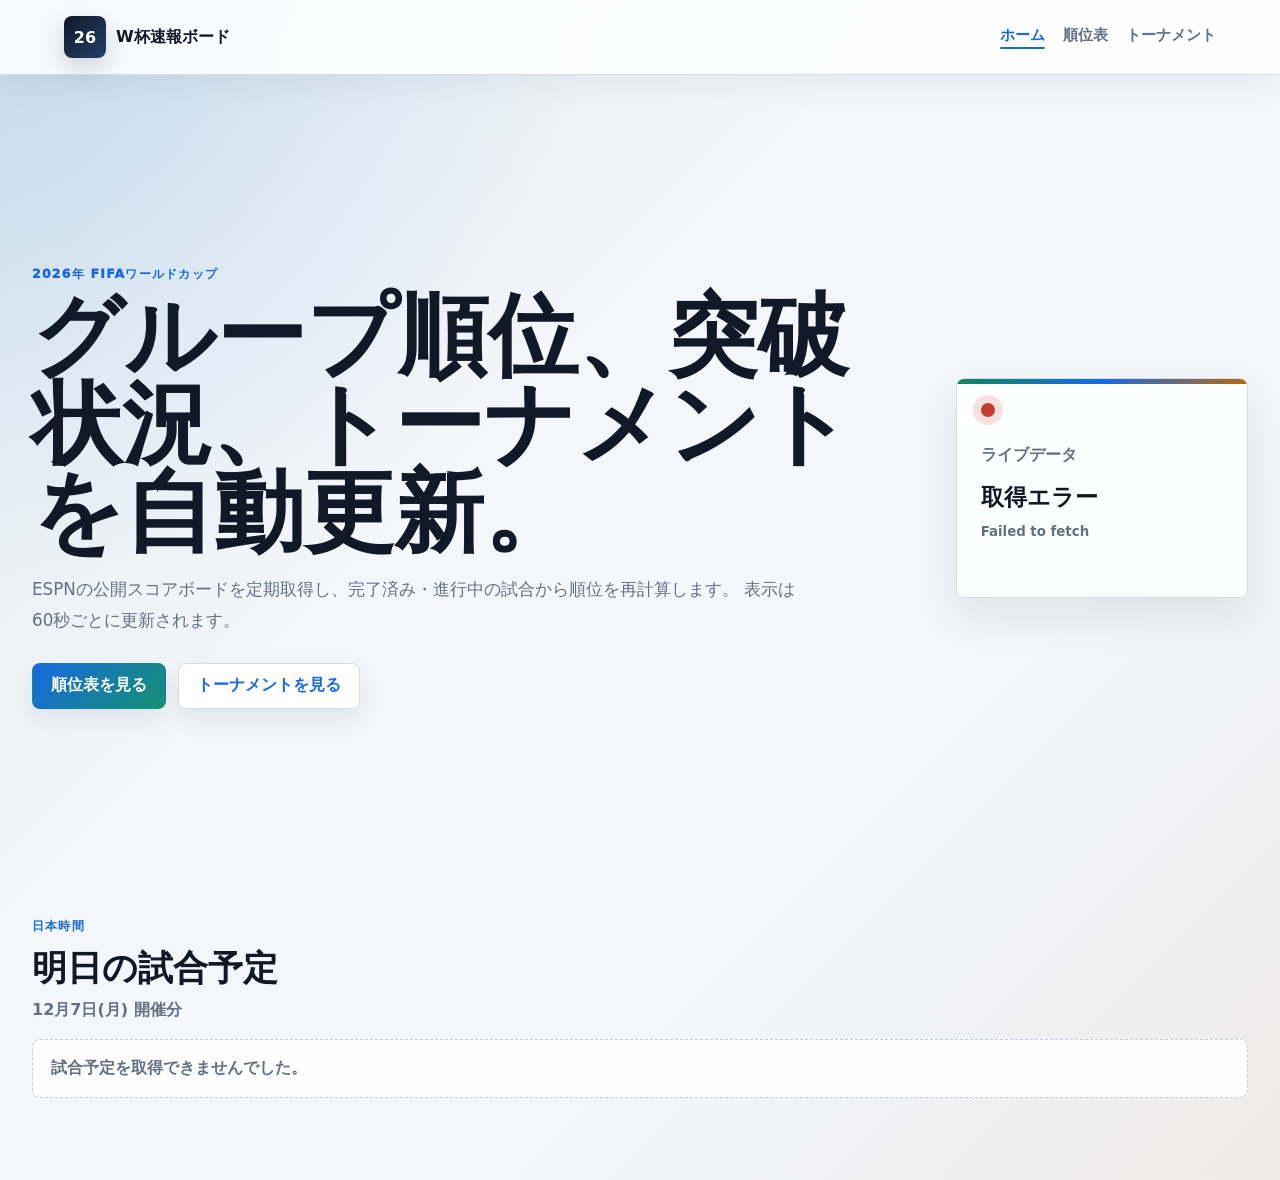
==== codex/index.html @ 1b8c46d0 "Add files via upload" ====
<!doctype html>
<html lang="ja">
  <head>
    <meta charset="utf-8">
    <meta name="viewport" content="width=device-width, initial-scale=1">
    <title>2026年ワールドカップ速報ボード</title>
    <link rel="stylesheet" href="css/style.css">
  </head>
  <body data-page="home">
    <header class="site-header">
      <a class="brand" href="index.html">
        <span class="brand-mark">26</span>
        <span>W杯速報ボード</span>
      </a>
      <nav class="nav" aria-label="メインナビゲーション">
        <a aria-current="page" href="index.html">ホーム</a>
        <a href="standings.html">順位表</a>
        <a href="bracket.html">トーナメント</a>
      </nav>
    </header>

    <main>
      <section class="hero">
        <div>
          <p class="eyebrow">2026年 FIFAワールドカップ</p>
          <h1>グループ順位、突破状況、トーナメントを自動更新。</h1>
          <p class="hero-text">
            ESPNの公開スコアボードを定期取得し、完了済み・進行中の試合から順位を再計算します。
            表示は60秒ごとに更新されます。
          </p>
          <div class="hero-actions">
            <a class="button primary" href="standings.html">順位表を見る</a>
            <a class="button ghost" href="bracket.html">トーナメントを見る</a>
          </div>
        </div>
        <aside class="status-card">
          <span class="status-dot" id="statusDot"></span>
          <p class="status-label">ライブデータ</p>
          <strong id="lastUpdated">読み込み中</strong>
          <small id="dataSource">ESPNスコアボード</small>
        </aside>
      </section>

      <section class="section tomorrow-section">
        <div class="section-heading">
          <p class="eyebrow">日本時間</p>
          <h2>明日の試合予定</h2>
          <p id="tomorrowDateLabel">読み込み中</p>
        </div>
        <div id="tomorrowSchedule" class="schedule-list" aria-live="polite"></div>
      </section>

    </main>

    <script src="data/app.js"></script>
  </body>
</html>
---- codex/css/style.css ----
:root {
  color-scheme: light;
  --bg: #f3f6fb;
  --ink: #111827;
  --muted: #647084;
  --panel: #ffffff;
  --line: #d7deea;
  --line-strong: #bfcbda;
  --accent: #1769e0;
  --accent-dark: #0d47a1;
  --good: #14845b;
  --good-soft: #e8f7ef;
  --warn: #b76a12;
  --warn-soft: #fff4de;
  --bad: #c43d31;
  --bad-soft: #ffebe8;
  --seed: #6053c7;
  --seed-soft: #f0efff;
  --shadow: 0 18px 44px rgba(17, 24, 39, 0.09);
  --shadow-lift: 0 24px 58px rgba(17, 24, 39, 0.14);
  font-family: Inter, ui-sans-serif, system-ui, -apple-system, BlinkMacSystemFont, "Segoe UI", sans-serif;
  background: var(--bg);
  color: var(--ink);
}

* {
  box-sizing: border-box;
}

body {
  min-width: 320px;
  margin: 0;
  background:
    radial-gradient(circle at top left, rgba(23, 105, 224, 0.14), transparent 34%),
    linear-gradient(135deg, rgba(20, 132, 91, 0.09), transparent 38%),
    linear-gradient(315deg, rgba(183, 106, 18, 0.08), transparent 32%),
    var(--bg);
}

a {
  color: inherit;
  text-decoration: none;
}

button {
  font: inherit;
}

.site-header {
  position: sticky;
  top: 0;
  z-index: 10;
  display: flex;
  align-items: center;
  justify-content: space-between;
  gap: 24px;
  padding: 16px clamp(18px, 5vw, 68px);
  background: rgba(255, 255, 255, 0.86);
  border-bottom: 1px solid var(--line);
  box-shadow: 0 10px 34px rgba(17, 24, 39, 0.05);
  backdrop-filter: blur(18px);
}

.brand,
.nav,
.hero-actions,
.panel-head,
.team-cell,
.match-row,
.source-row {
  display: flex;
  align-items: center;
}

.brand {
  gap: 10px;
  font-weight: 900;
  transition: transform 180ms ease;
}

.brand:hover {
  transform: translateY(-1px);
}

.brand-mark {
  display: grid;
  width: 42px;
  height: 42px;
  place-items: center;
  color: #ffffff;
  background: linear-gradient(135deg, var(--ink), #24406a);
  border-radius: 8px;
  box-shadow: 0 10px 24px rgba(17, 24, 39, 0.18);
}

.nav {
  gap: 18px;
  color: var(--muted);
  font-size: 0.94rem;
  font-weight: 800;
}

.nav a[aria-current="page"] {
  color: var(--accent);
}

.nav a {
  position: relative;
  padding-bottom: 4px;
  transition: color 160ms ease;
}

.nav a::after {
  position: absolute;
  right: 0;
  bottom: 0;
  left: 0;
  height: 2px;
  background: var(--accent);
  border-radius: 999px;
  content: "";
  transform: scaleX(0);
  transform-origin: left;
  transition: transform 180ms ease;
}

.nav a:hover,
.nav a[aria-current="page"] {
  color: var(--accent);
}

.nav a:hover::after,
.nav a[aria-current="page"]::after {
  transform: scaleX(1);
}

main {
  width: min(100% - clamp(28px, 5vw, 72px), 1680px);
  margin: 0 auto;
}

.hero {
  display: grid;
  grid-template-columns: minmax(0, 1fr) minmax(260px, 0.34fr);
  gap: clamp(24px, 5vw, 70px);
  align-items: center;
  min-height: calc(100vh - 75px);
  padding: 56px 0;
  animation: page-enter 420ms ease both;
}

.page-title,
.section {
  padding: 56px 0 28px;
  animation: page-enter 420ms ease both;
}

.eyebrow {
  margin: 0 0 10px;
  color: var(--accent);
  font-size: 0.78rem;
  font-weight: 950;
  letter-spacing: 0.1em;
  text-transform: uppercase;
}

h1,
h2,
h3,
p {
  margin-top: 0;
}

h1 {
  max-width: 940px;
  margin-bottom: 18px;
  font-size: clamp(2.5rem, 7vw, 5.7rem);
  line-height: 0.98;
  letter-spacing: 0;
}

h2 {
  margin-bottom: 0;
  font-size: clamp(1.35rem, 3vw, 2.2rem);
  letter-spacing: 0;
}

.hero-text,
.page-title p {
  max-width: 780px;
  color: var(--muted);
  font-size: 1.05rem;
  line-height: 1.8;
}

.hero-actions {
  flex-wrap: wrap;
  gap: 12px;
  margin-top: 28px;
}

.button {
  display: inline-flex;
  min-height: 46px;
  align-items: center;
  justify-content: center;
  padding: 0 18px;
  border: 1px solid transparent;
  border-radius: 8px;
  font-weight: 900;
  box-shadow: 0 10px 24px rgba(17, 24, 39, 0.08);
  transition:
    background 180ms ease,
    border-color 180ms ease,
    box-shadow 180ms ease,
    color 180ms ease,
    transform 180ms ease;
}

.button:hover {
  box-shadow: var(--shadow-lift);
  transform: translateY(-2px);
}

.button.primary {
  color: #ffffff;
  background: linear-gradient(135deg, var(--accent), #159170);
}

.button.ghost {
  color: var(--accent);
  background: #ffffff;
  border-color: var(--line);
}

.status-card,
.panel,
.group-card {
  background: rgba(255, 255, 255, 0.92);
  border: 1px solid var(--line);
  border-radius: 8px;
  box-shadow: var(--shadow);
}

.status-card {
  position: relative;
  overflow: hidden;
  min-height: 220px;
  padding: 24px;
}

.status-card::before {
  position: absolute;
  inset: 0 0 auto;
  height: 5px;
  background: linear-gradient(90deg, var(--good), var(--accent), var(--warn));
  content: "";
}

.status-dot {
  display: block;
  width: 14px;
  height: 14px;
  margin-bottom: 28px;
  background: var(--warn);
  border-radius: 999px;
  box-shadow: 0 0 0 8px rgba(183, 121, 31, 0.15);
}

.status-dot.ok {
  background: var(--good);
  box-shadow: 0 0 0 8px rgba(22, 130, 83, 0.15);
  animation: live-pulse 1.8s ease-in-out infinite;
}

.status-dot.error {
  background: var(--bad);
  box-shadow: 0 0 0 8px rgba(192, 54, 44, 0.15);
}

.status-label,
.status-card small,
.panel-head span {
  color: var(--muted);
  font-weight: 800;
}

.status-card strong {
  display: block;
  margin-bottom: 8px;
  font-size: 1.45rem;
}

.ticker {
  display: grid;
  gap: 12px;
}

.match-row {
  justify-content: space-between;
  gap: 16px;
  padding: 14px 16px;
  background: var(--panel);
  border: 1px solid var(--line);
  border-radius: 8px;
}

.match-teams {
  display: grid;
  gap: 4px;
  font-weight: 900;
}

.match-meta {
  color: var(--muted);
  font-size: 0.9rem;
}

.score {
  min-width: 78px;
  padding: 8px 10px;
  color: #ffffff;
  background: var(--ink);
  border-radius: 8px;
  font-weight: 950;
  text-align: center;
}

.dashboard-grid {
  display: grid;
  grid-template-columns: 1fr 1fr;
  gap: 18px;
  align-items: start;
  padding-bottom: 54px;
}

.panel {
  padding: 20px;
}

.panel-head {
  justify-content: space-between;
  gap: 16px;
  margin-bottom: 16px;
}

.panel-head a {
  color: var(--accent);
  font-weight: 900;
}

.qualified-list,
.mini-table {
  display: grid;
  gap: 10px;
}

.pill-row {
  display: flex;
  align-items: center;
  justify-content: space-between;
  gap: 12px;
  padding: 10px 12px;
  background: #f8fafc;
  border: 1px solid var(--line);
  border-radius: 8px;
}

.pill-row strong {
  overflow: hidden;
  text-overflow: ellipsis;
  white-space: nowrap;
}

.tag {
  flex: 0 0 auto;
  padding: 4px 8px;
  color: #ffffff;
  background: var(--good);
  border-radius: 999px;
  font-size: 0.75rem;
  font-weight: 950;
}

.tag.wait {
  background: var(--warn);
}

.standings-grid {
  display: grid;
  grid-template-columns: repeat(auto-fit, minmax(min(100%, 560px), 1fr));
  gap: 18px;
  padding-bottom: 34px;
}

.group-card {
  overflow-x: auto;
  overflow-y: hidden;
  transition:
    border-color 180ms ease,
    box-shadow 180ms ease,
    transform 180ms ease;
}

.group-card:hover {
  border-color: var(--line-strong);
  box-shadow: var(--shadow-lift);
  transform: translateY(-2px);
}

.group-card h2 {
  padding: 16px 18px;
  background:
    linear-gradient(135deg, rgba(255, 255, 255, 0.08), transparent 38%),
    var(--ink);
  color: #ffffff;
  font-size: 1.2rem;
}

table {
  width: 100%;
  border-collapse: collapse;
}

th,
td {
  padding: 10px 8px;
  border-bottom: 1px solid var(--line);
  text-align: center;
}

th,
td:not(:first-child) {
  white-space: nowrap;
}

th:first-child,
td:first-child {
  text-align: left;
}

th {
  color: var(--muted);
  font-size: 0.76rem;
  text-transform: uppercase;
}

tbody tr {
  position: relative;
  transition:
    background 160ms ease,
    box-shadow 160ms ease;
}

tbody tr:hover {
  background: #f7fbff;
  box-shadow: inset 4px 0 0 var(--accent);
}

tr.qualify {
  background: var(--good-soft);
  box-shadow: inset 4px 0 0 var(--good);
}

tr.third {
  background: var(--warn-soft);
  box-shadow: inset 4px 0 0 var(--warn);
}

tr.rank-1 td:last-child strong,
tr.rank-2 td:last-child strong {
  display: inline-grid;
  min-width: 34px;
  min-height: 28px;
  place-items: center;
  color: #ffffff;
  background: var(--good);
  border-radius: 999px;
}

tr.rank-3 td:last-child strong {
  display: inline-grid;
  min-width: 34px;
  min-height: 28px;
  place-items: center;
  color: #ffffff;
  background: var(--warn);
  border-radius: 999px;
}

.team-cell {
  gap: 8px;
  min-width: 0;
  max-width: none;
  font-weight: 900;
}

.team-cell img {
  flex: 0 0 auto;
  width: 24px;
  height: 24px;
  object-fit: contain;
}

.team-cell span {
  min-width: 0;
  overflow-wrap: anywhere;
  white-space: normal;
  word-break: keep-all;
}

.wide-table {
  overflow-x: auto;
  background: var(--panel);
  border: 1px solid var(--line);
  border-radius: 8px;
}

.group-focus {
  scroll-margin-top: 96px;
  padding: 0 0 34px;
}

.group-focus-grid {
  display: grid;
  grid-template-columns: repeat(auto-fit, minmax(min(100%, 420px), 1fr));
  gap: 18px;
}

.group-focus-panel {
  min-width: 0;
  padding: 18px;
  background: rgba(255, 255, 255, 0.94);
  border: 1px solid var(--line);
  border-radius: 8px;
  box-shadow: var(--shadow);
}

.group-focus-panel h3 {
  margin-bottom: 14px;
  font-size: 1rem;
}

.group-match-list {
  display: grid;
  gap: 10px;
}

.group-match-card {
  display: flex;
  align-items: center;
  justify-content: space-between;
  gap: 14px;
  padding: 12px;
  background: #f8fafc;
  border: 1px solid var(--line);
  border-left: 4px solid var(--accent);
  border-radius: 8px;
}

.group-match-card div {
  display: grid;
  min-width: 0;
  gap: 4px;
}

.group-match-card time,
.group-match-card small {
  overflow: hidden;
  color: var(--muted);
  font-size: 0.82rem;
  font-weight: 800;
  text-overflow: ellipsis;
  white-space: nowrap;
}

.group-match-card strong {
  display: flex;
  min-width: 0;
  align-items: center;
  flex-wrap: wrap;
  gap: 8px;
  font-size: 1rem;
}

.group-match-card strong span {
  flex: 0 0 auto;
  color: var(--muted);
  font-size: 0.72rem;
  font-weight: 950;
  text-transform: uppercase;
}

.match-status {
  flex: 0 0 auto;
  padding: 6px 9px;
  color: var(--accent-dark);
  background: #edf4ff;
  border-radius: 999px;
  font-size: 0.8rem;
  font-weight: 950;
}

.bracket-board {
  display: grid;
  grid-template-columns:
    minmax(260px, 1.18fr)
    minmax(230px, 1fr)
    minmax(220px, 0.92fr)
    minmax(210px, 0.86fr)
    minmax(210px, 0.86fr);
  gap: clamp(18px, 3vw, 38px);
  overflow-x: auto;
  padding: 4px 8px 54px;
  scrollbar-color: var(--line-strong) transparent;
}

.bracket-stage {
  min-width: 0;
}

.bracket-stage h2 {
  margin-bottom: 16px;
  color: var(--ink);
  font-size: 1.12rem;
}

.bracket-tree,
.bracket-next {
  position: relative;
  display: grid;
  grid-template-rows: repeat(64, 42px);
}

.bracket-match {
  position: relative;
  align-self: center;
  min-height: 132px;
  padding: 12px;
  background:
    linear-gradient(90deg, rgba(23, 105, 224, 0.08), transparent 26px),
    var(--panel);
  border: 1px solid var(--line);
  border-left: 4px solid var(--accent);
  border-radius: 8px;
  box-shadow: 0 14px 30px rgba(18, 24, 38, 0.07);
  transition:
    border-color 180ms ease,
    box-shadow 180ms ease,
    transform 180ms ease;
  animation: card-rise 360ms ease both;
}

.bracket-match:hover {
  border-color: var(--line-strong);
  box-shadow: var(--shadow-lift);
  transform: translateY(-2px);
}

.bracket-tree .bracket-match::after {
  position: absolute;
  top: 50%;
  right: -28px;
  width: 28px;
  height: 1px;
  background: var(--muted);
  content: "";
}

.bracket-next .bracket-match::before {
  position: absolute;
  top: 50%;
  left: -28px;
  width: 28px;
  height: 1px;
  background: var(--muted);
  content: "";
}

.bracket-next .bracket-match::after {
  position: absolute;
  top: 50%;
  right: -28px;
  width: 28px;
  height: 1px;
  background: var(--muted);
  content: "";
}

#final .bracket-match::after {
  content: none;
}

.bracket-match small,
.qualified-card small {
  display: block;
  margin-bottom: 8px;
  color: var(--muted);
  font-size: 0.78rem;
  font-weight: 900;
}

.bracket-team {
  display: grid;
  grid-template-columns: 66px minmax(0, 1fr);
  gap: 10px;
  align-items: center;
  padding: 7px 8px;
  border-top: 1px solid var(--line);
}

.bracket-team.winner {
  background: linear-gradient(90deg, var(--good-soft), transparent 72%);
}

.bracket-team.runner {
  background: linear-gradient(90deg, #edf4ff, transparent 72%);
}

.bracket-team.third {
  background: linear-gradient(90deg, var(--warn-soft), transparent 72%);
}

.bracket-next .bracket-team {
  background: linear-gradient(90deg, var(--seed-soft), transparent 72%);
}

.bracket-team span {
  display: inline-grid;
  min-height: 24px;
  place-items: center;
  color: var(--muted);
  background: #eef2f7;
  border-radius: 999px;
  font-size: 0.78rem;
  font-weight: 950;
}

.bracket-team.winner span {
  color: var(--good);
  background: var(--good-soft);
}

.bracket-team.runner span {
  color: var(--accent);
  background: #edf4ff;
}

.bracket-team.third span {
  color: var(--warn);
  background: var(--warn-soft);
}

.bracket-next .bracket-team span {
  color: var(--seed);
  background: var(--seed-soft);
}

.bracket-team strong {
  overflow-wrap: anywhere;
  white-space: normal;
  word-break: keep-all;
}

.qualified-grid {
  display: grid;
  grid-template-columns: repeat(auto-fit, minmax(min(100%, 220px), 1fr));
  gap: 12px;
  padding-bottom: 54px;
}

.qualified-card {
  position: relative;
  overflow: hidden;
  padding: 12px;
  background: var(--panel);
  border: 1px solid var(--line);
  border-radius: 8px;
  box-shadow: 0 12px 28px rgba(17, 24, 39, 0.06);
  transition:
    border-color 180ms ease,
    box-shadow 180ms ease,
    transform 180ms ease;
}

.qualified-card::before {
  position: absolute;
  inset: 0 0 auto;
  height: 4px;
  background: var(--good);
  content: "";
}

.qualified-card.third::before {
  background: var(--warn);
}

.qualified-card:hover {
  border-color: var(--line-strong);
  box-shadow: var(--shadow-lift);
  transform: translateY(-2px);
}

.qualified-card strong {
  display: block;
  overflow-wrap: anywhere;
  white-space: normal;
  word-break: keep-all;
}

@keyframes page-enter {
  from {
    opacity: 0;
    transform: translateY(10px);
  }
  to {
    opacity: 1;
    transform: translateY(0);
  }
}

@keyframes card-rise {
  from {
    opacity: 0;
    transform: translateY(8px);
  }
  to {
    opacity: 1;
    transform: translateY(0);
  }
}

@keyframes live-pulse {
  0%,
  100% {
    box-shadow: 0 0 0 8px rgba(22, 130, 83, 0.15);
  }
  50% {
    box-shadow: 0 0 0 13px rgba(22, 130, 83, 0.05);
  }
}

@media (prefers-reduced-motion: reduce) {
  *,
  *::before,
  *::after {
    animation-duration: 1ms !important;
    animation-iteration-count: 1 !important;
    scroll-behavior: auto !important;
    transition-duration: 1ms !important;
  }
}

.source-row {
  justify-content: space-between;
  gap: 16px;
  color: var(--muted);
  font-size: 0.92rem;
}

.tomorrow-section {
  padding-top: 18px;
}

.section-heading {
  margin-bottom: 18px;
}

.section-heading p:last-child {
  margin: 8px 0 0;
  color: var(--muted);
  font-weight: 800;
}

.schedule-list {
  display: grid;
  gap: 12px;
  padding-bottom: 54px;
}

.schedule-card {
  display: grid;
  grid-template-columns: 110px minmax(0, 1fr);
  gap: 18px;
  align-items: center;
  padding: 16px 18px;
  background:
    linear-gradient(90deg, rgba(23, 105, 224, 0.08), transparent 36%),
    rgba(255, 255, 255, 0.94);
  border: 1px solid var(--line);
  border-left: 4px solid var(--accent);
  border-radius: 8px;
  box-shadow: var(--shadow);
  transition:
    border-color 180ms ease,
    box-shadow 180ms ease,
    color 180ms ease,
    transform 180ms ease;
  animation: card-rise 360ms ease both;
}

.schedule-card:hover {
  border-color: var(--line-strong);
  box-shadow: var(--shadow-lift);
  color: var(--accent-dark);
  transform: translateY(-2px);
}

.schedule-card time {
  display: inline-grid;
  min-height: 42px;
  place-items: center;
  color: #ffffff;
  background: linear-gradient(135deg, var(--accent), var(--accent-dark));
  border-radius: 8px;
  font-size: 1.1rem;
  font-weight: 950;
}

.schedule-match {
  min-width: 0;
}

.schedule-match strong {
  display: flex;
  min-width: 0;
  align-items: center;
  flex-wrap: wrap;
  gap: 10px;
  font-size: 1.18rem;
}

.schedule-match strong span {
  flex: 0 0 auto;
  color: var(--muted);
  font-size: 0.78rem;
  font-weight: 950;
  text-transform: uppercase;
}

.schedule-match small {
  display: block;
  margin-top: 4px;
  overflow: hidden;
  color: var(--muted);
  font-weight: 800;
  text-overflow: ellipsis;
  white-space: nowrap;
}

.empty-state {
  margin: 0;
  padding: 18px;
  color: var(--muted);
  background: rgba(255, 255, 255, 0.88);
  border: 1px dashed var(--line-strong);
  border-radius: 8px;
  font-weight: 800;
}

@media (max-width: 920px) {
  .hero,
  .dashboard-grid,
  .group-focus-grid,
  .standings-grid {
    grid-template-columns: 1fr;
  }

  .bracket-board {
    grid-template-columns:
      minmax(250px, 1fr)
      minmax(230px, 1fr)
      minmax(210px, 1fr)
      minmax(200px, 1fr)
      minmax(200px, 1fr);
  }

  .qualified-grid {
    grid-template-columns: repeat(2, minmax(0, 1fr));
  }

  .site-header {
    align-items: flex-start;
    flex-direction: column;
  }

  .nav {
    width: 100%;
    flex-wrap: wrap;
  }
}

@media (max-width: 560px) {
  main {
    width: calc(100% - 28px);
  }

  .hero-actions {
    align-items: stretch;
    flex-direction: column;
  }

  .button {
    width: 100%;
  }

  .match-row,
  .source-row,
  .group-match-card,
  .group-match-card strong,
  .schedule-match strong {
    align-items: stretch;
    flex-direction: column;
  }

  .schedule-card {
    grid-template-columns: 1fr;
  }

  .schedule-card time {
    justify-self: start;
    min-width: 92px;
  }

  .qualified-grid {
    grid-template-columns: 1fr;
  }
}
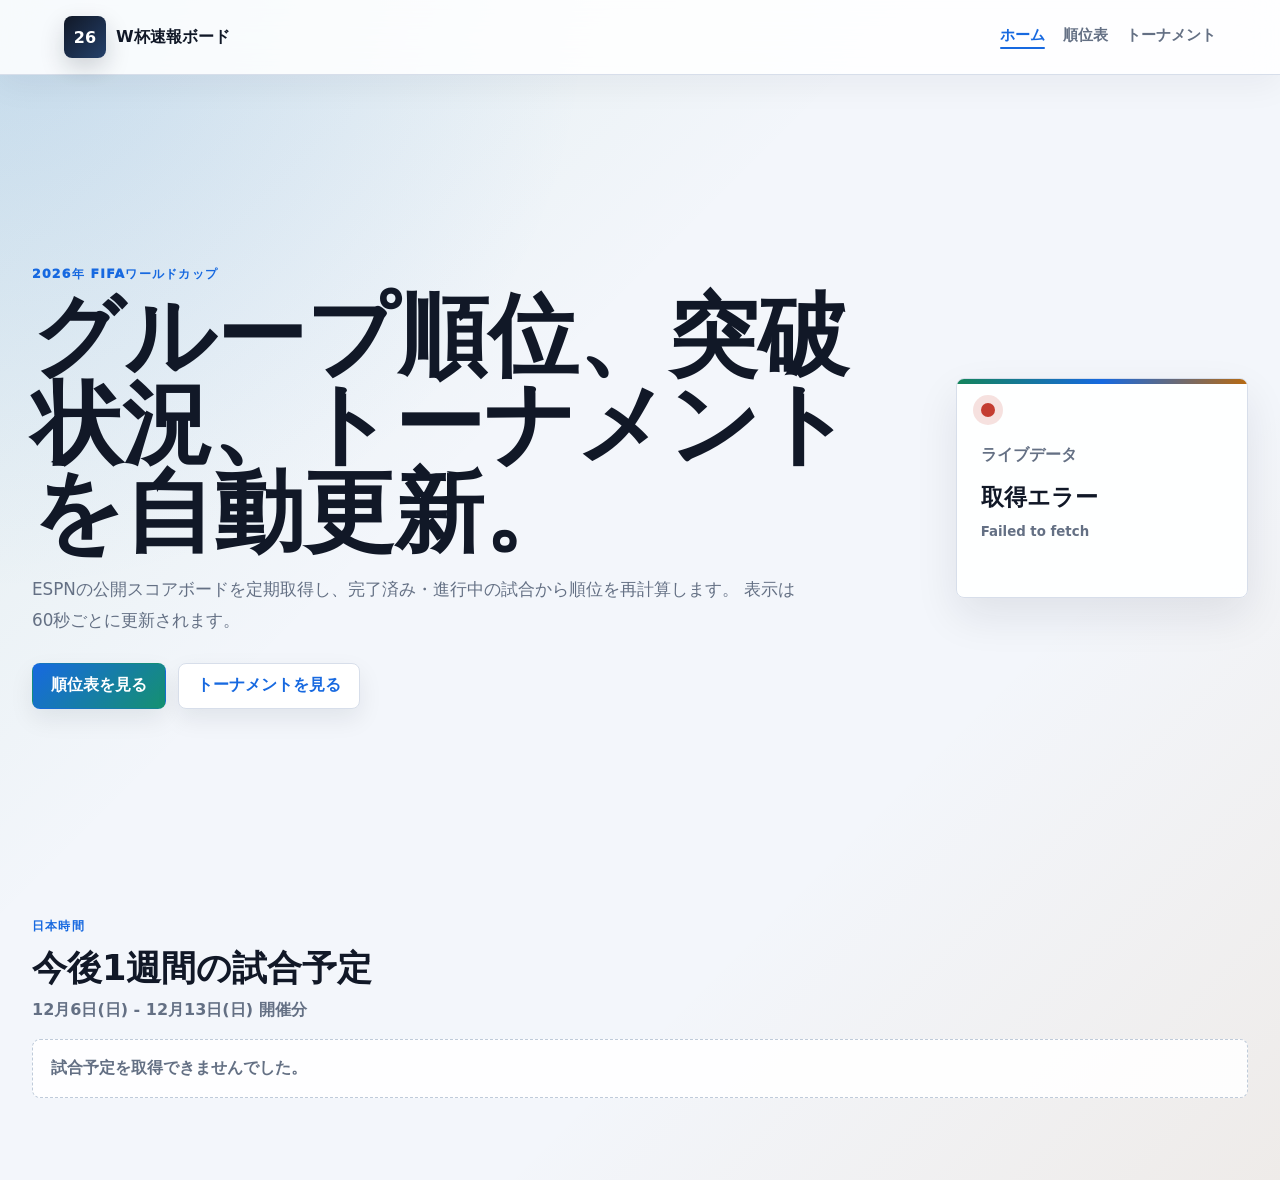
==== commit 4f87e876: "Add files via upload" ====
--- a/codex/index.html
+++ b/codex/index.html
@@ -44,7 +44,7 @@
       <section class="section tomorrow-section">
         <div class="section-heading">
           <p class="eyebrow">日本時間</p>
-          <h2>明日の試合予定</h2>
+          <h2>今後1週間の試合予定</h2>
           <p id="tomorrowDateLabel">読み込み中</p>
         </div>
         <div id="tomorrowSchedule" class="schedule-list" aria-live="polite"></div>
--- a/codex/css/style.css
+++ b/codex/css/style.css
@@ -608,6 +608,7 @@
     minmax(230px, 1fr)
     minmax(220px, 0.92fr)
     minmax(210px, 0.86fr)
+    minmax(210px, 0.86fr)
     minmax(210px, 0.86fr);
   gap: clamp(18px, 3vw, 38px);
   overflow-x: auto;
@@ -691,6 +692,13 @@
   content: none;
 }
 
+.bracket-third-place .bracket-match {
+  background:
+    linear-gradient(90deg, rgba(183, 121, 31, 0.12), transparent 26px),
+    var(--panel);
+  border-left-color: var(--warn);
+}
+
 .bracket-match small,
 .qualified-card small {
   display: block;
@@ -874,8 +882,64 @@
 
 .schedule-list {
   display: grid;
+  gap: 18px;
+  padding-bottom: 54px;
+}
+
+.schedule-day {
+  display: grid;
+  gap: 10px;
+}
+
+.schedule-day summary {
+  display: flex;
+  align-items: center;
+  justify-content: space-between;
   gap: 12px;
-  padding-bottom: 54px;
+  min-height: 48px;
+  padding: 10px 12px;
+  color: var(--ink);
+  background: rgba(255, 255, 255, 0.9);
+  border: 1px solid var(--line);
+  border-radius: 8px;
+  cursor: pointer;
+  font-size: 1rem;
+  font-weight: 950;
+  list-style: none;
+}
+
+.schedule-day summary::-webkit-details-marker {
+  display: none;
+}
+
+.schedule-day summary::after {
+  content: "+";
+  display: inline-grid;
+  flex: 0 0 auto;
+  width: 28px;
+  height: 28px;
+  place-items: center;
+  color: #ffffff;
+  background: var(--accent);
+  border-radius: 999px;
+  font-weight: 950;
+}
+
+.schedule-day[open] summary::after {
+  content: "-";
+}
+
+.schedule-day summary small {
+  margin-left: auto;
+  color: var(--muted);
+  font-size: 0.82rem;
+  font-weight: 900;
+}
+
+.schedule-day-list {
+  display: grid;
+  gap: 12px;
+  padding-top: 10px;
 }
 
 .schedule-card {
@@ -917,6 +981,11 @@
   font-weight: 950;
 }
 
+.schedule-card time span {
+  font-size: 0.72rem;
+  line-height: 1.1;
+}
+
 .schedule-match {
   min-width: 0;
 }
@@ -972,6 +1041,7 @@
       minmax(230px, 1fr)
       minmax(210px, 1fr)
       minmax(200px, 1fr)
+      minmax(200px, 1fr)
       minmax(200px, 1fr);
   }
 
@@ -993,6 +1063,17 @@
 @media (max-width: 560px) {
   main {
     width: calc(100% - 28px);
+  }
+
+  .group-card,
+  .wide-table {
+    -webkit-overflow-scrolling: touch;
+  }
+
+  .group-card table,
+  #thirdPlaceTable table,
+  .group-focus .wide-table table {
+    min-width: 640px;
   }
 
   .hero-actions {
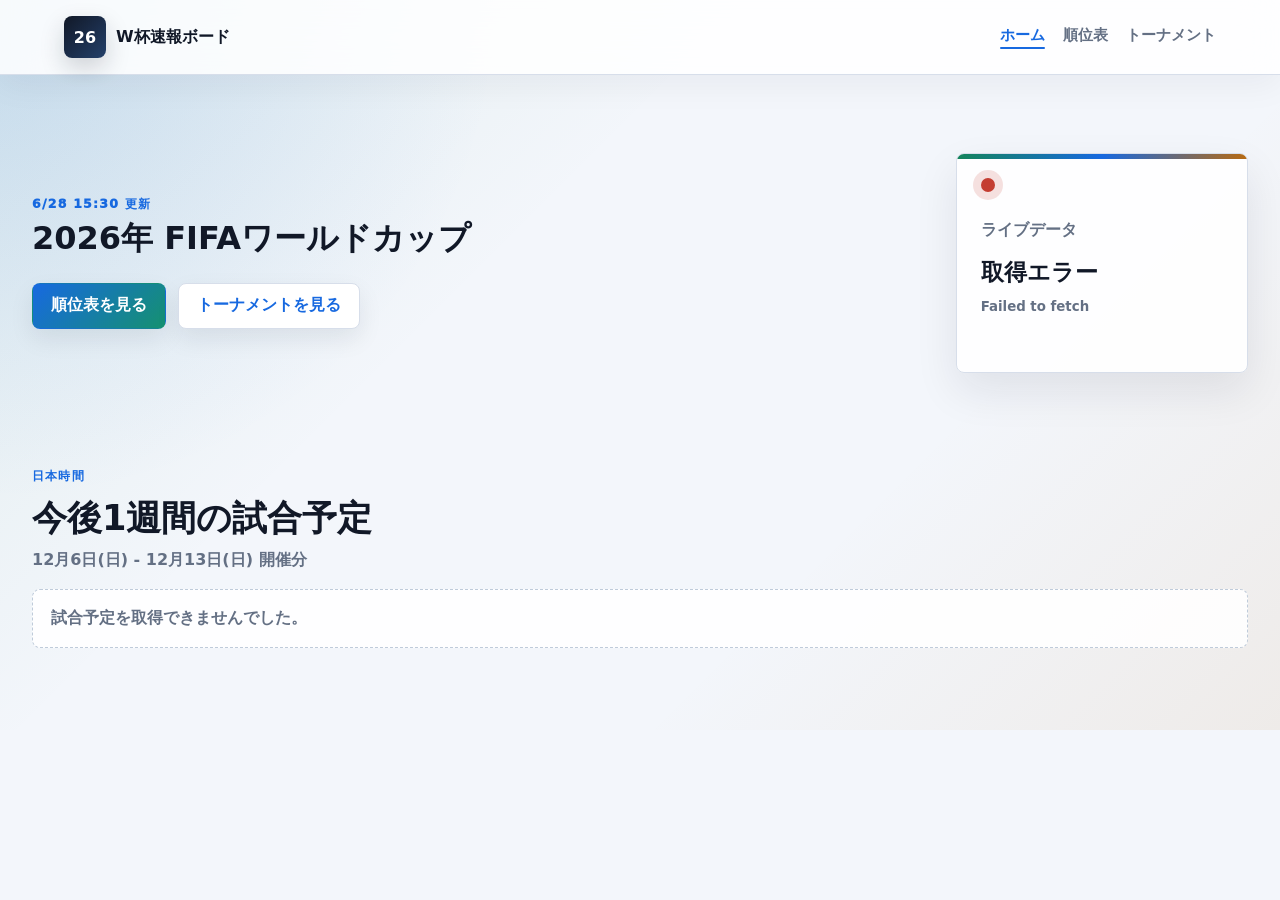
==== commit 1a80c505: "Add files via upload" ====
--- a/codex/index.html
+++ b/codex/index.html
@@ -22,12 +22,8 @@
     <main>
       <section class="hero">
         <div>
-          <p class="eyebrow">2026年 FIFAワールドカップ</p>
-          <h1>グループ順位、突破状況、トーナメントを自動更新。</h1>
-          <p class="hero-text">
-            ESPNの公開スコアボードを定期取得し、完了済み・進行中の試合から順位を再計算します。
-            表示は60秒ごとに更新されます。
-          </p>
+          <p class="eyebrow">6/28 15:30 更新</p>
+          <h1>2026年 FIFAワールドカップ</h1>
           <div class="hero-actions">
             <a class="button primary" href="standings.html">順位表を見る</a>
             <a class="button ghost" href="bracket.html">トーナメントを見る</a>
--- a/codex/css/style.css
+++ b/codex/css/style.css
@@ -144,7 +144,7 @@
   grid-template-columns: minmax(0, 1fr) minmax(260px, 0.34fr);
   gap: clamp(24px, 5vw, 70px);
   align-items: center;
-  min-height: calc(100vh - 75px);
+  min-height: calc(50vh - 75px);
   padding: 56px 0;
   animation: page-enter 420ms ease both;
 }
@@ -174,7 +174,7 @@
 h1 {
   max-width: 940px;
   margin-bottom: 18px;
-  font-size: clamp(2.5rem, 7vw, 5.7rem);
+  font-size: clamp(2rem, 2vw, 4.5rem);
   line-height: 0.98;
   letter-spacing: 0;
 }
@@ -185,7 +185,6 @@
   letter-spacing: 0;
 }
 
-.hero-text,
 .page-title p {
   max-width: 780px;
   color: var(--muted);
@@ -630,7 +629,7 @@
 .bracket-next {
   position: relative;
   display: grid;
-  grid-template-rows: repeat(64, 42px);
+  grid-template-rows: repeat(128, 42px);
 }
 
 .bracket-match {
@@ -705,6 +704,14 @@
   margin-bottom: 8px;
   color: var(--muted);
   font-size: 0.78rem;
+  font-weight: 900;
+}
+
+.bracket-match time {
+  display: block;
+  margin: -2px 0 8px;
+  color: var(--ink);
+  font-size: 0.84rem;
   font-weight: 900;
 }
 
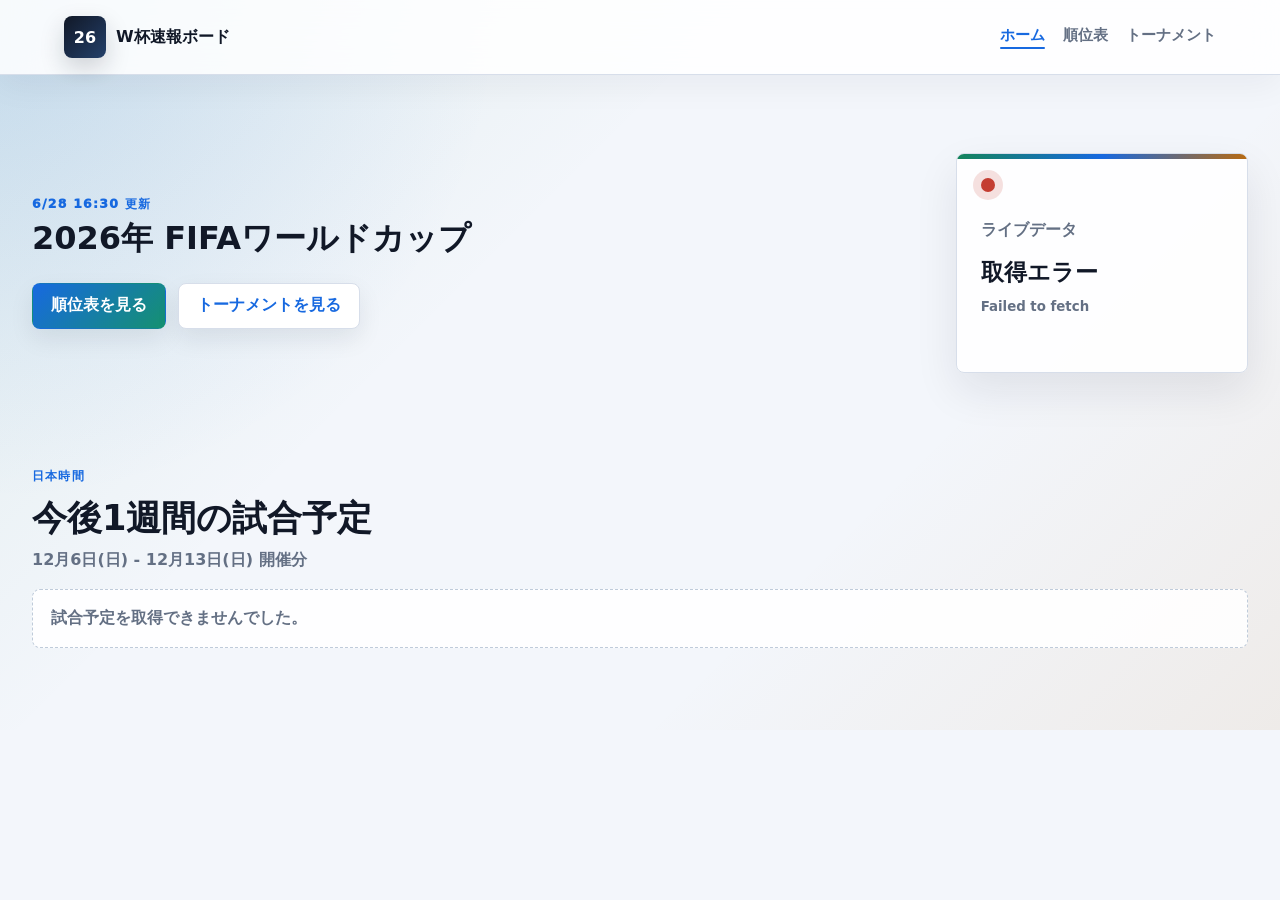
==== commit 72f79e48: "Add files via upload" ====
--- a/codex/index.html
+++ b/codex/index.html
@@ -22,7 +22,7 @@
     <main>
       <section class="hero">
         <div>
-          <p class="eyebrow">6/28 15:30 更新</p>
+          <p class="eyebrow">6/28 16:30 更新</p>
           <h1>2026年 FIFAワールドカップ</h1>
           <div class="hero-actions">
             <a class="button primary" href="standings.html">順位表を見る</a>
--- a/codex/css/style.css
+++ b/codex/css/style.css
@@ -601,17 +601,19 @@
 }
 
 .bracket-board {
+  --bracket-gap: clamp(18px, 2.2vw, 28px);
+  --connector: calc(var(--bracket-gap) + 2px);
   display: grid;
   grid-template-columns:
-    minmax(260px, 1.18fr)
-    minmax(230px, 1fr)
-    minmax(220px, 0.92fr)
-    minmax(210px, 0.86fr)
-    minmax(210px, 0.86fr)
-    minmax(210px, 0.86fr);
-  gap: clamp(18px, 3vw, 38px);
+    minmax(220px, 1fr)
+    minmax(190px, 0.88fr)
+    minmax(180px, 0.82fr)
+    minmax(172px, 0.78fr)
+    minmax(172px, 0.78fr)
+    minmax(172px, 0.78fr);
+  gap: var(--bracket-gap);
   overflow-x: auto;
-  padding: 4px 8px 54px;
+  padding: 4px calc(var(--connector) + 2px) 54px 8px;
   scrollbar-color: var(--line-strong) transparent;
 }
 
@@ -629,14 +631,14 @@
 .bracket-next {
   position: relative;
   display: grid;
-  grid-template-rows: repeat(128, 42px);
+  grid-template-rows: repeat(128, 24px);
 }
 
 .bracket-match {
   position: relative;
   align-self: center;
-  min-height: 132px;
-  padding: 12px;
+  min-height: 76px;
+  padding: 7px;
   background:
     linear-gradient(90deg, rgba(23, 105, 224, 0.08), transparent 26px),
     var(--panel);
@@ -660,8 +662,8 @@
 .bracket-tree .bracket-match::after {
   position: absolute;
   top: 50%;
-  right: -28px;
-  width: 28px;
+  right: calc(var(--connector) * -1);
+  width: var(--connector);
   height: 1px;
   background: var(--muted);
   content: "";
@@ -670,8 +672,8 @@
 .bracket-next .bracket-match::before {
   position: absolute;
   top: 50%;
-  left: -28px;
-  width: 28px;
+  left: calc(var(--connector) * -1);
+  width: var(--connector);
   height: 1px;
   background: var(--muted);
   content: "";
@@ -680,8 +682,8 @@
 .bracket-next .bracket-match::after {
   position: absolute;
   top: 50%;
-  right: -28px;
-  width: 28px;
+  right: calc(var(--connector) * -1);
+  width: var(--connector);
   height: 1px;
   background: var(--muted);
   content: "";
@@ -701,7 +703,7 @@
 .bracket-match small,
 .qualified-card small {
   display: block;
-  margin-bottom: 8px;
+  margin-bottom: 3px;
   color: var(--muted);
   font-size: 0.78rem;
   font-weight: 900;
@@ -709,18 +711,18 @@
 
 .bracket-match time {
   display: block;
-  margin: -2px 0 8px;
+  margin: -2px 0 3px;
   color: var(--ink);
-  font-size: 0.84rem;
+  font-size: 0.78rem;
   font-weight: 900;
 }
 
 .bracket-team {
   display: grid;
-  grid-template-columns: 66px minmax(0, 1fr);
-  gap: 10px;
+  grid-template-columns: 48px minmax(0, 1fr);
+  gap: 6px;
   align-items: center;
-  padding: 7px 8px;
+  padding: 3px 5px;
   border-top: 1px solid var(--line);
 }
 
@@ -742,12 +744,12 @@
 
 .bracket-team span {
   display: inline-grid;
-  min-height: 24px;
+  min-height: 18px;
   place-items: center;
   color: var(--muted);
   background: #eef2f7;
   border-radius: 999px;
-  font-size: 0.78rem;
+  font-size: 0.72rem;
   font-weight: 950;
 }
 
@@ -1044,12 +1046,12 @@
 
   .bracket-board {
     grid-template-columns:
-      minmax(250px, 1fr)
-      minmax(230px, 1fr)
-      minmax(210px, 1fr)
-      minmax(200px, 1fr)
-      minmax(200px, 1fr)
-      minmax(200px, 1fr);
+      minmax(220px, 1fr)
+      minmax(190px, 0.88fr)
+      minmax(180px, 0.82fr)
+      minmax(172px, 0.78fr)
+      minmax(172px, 0.78fr)
+      minmax(172px, 0.78fr);
   }
 
   .qualified-grid {
